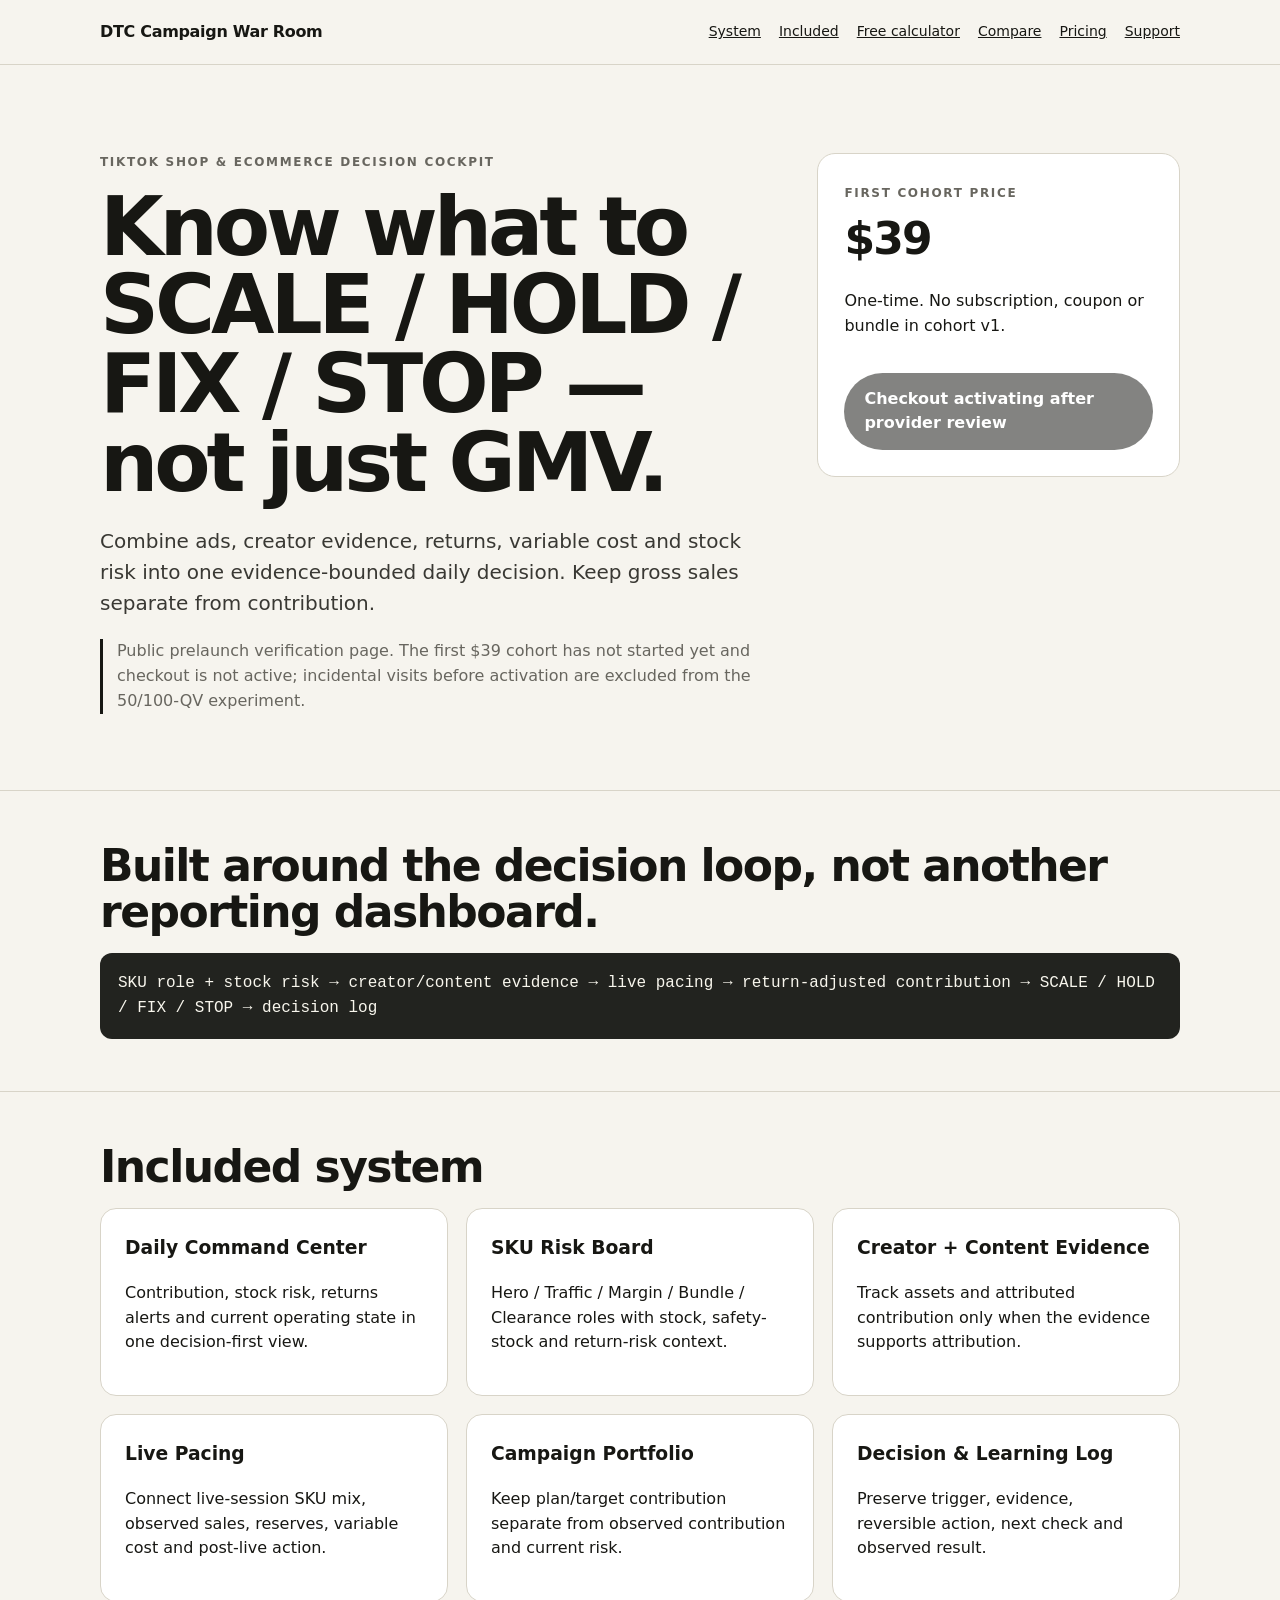
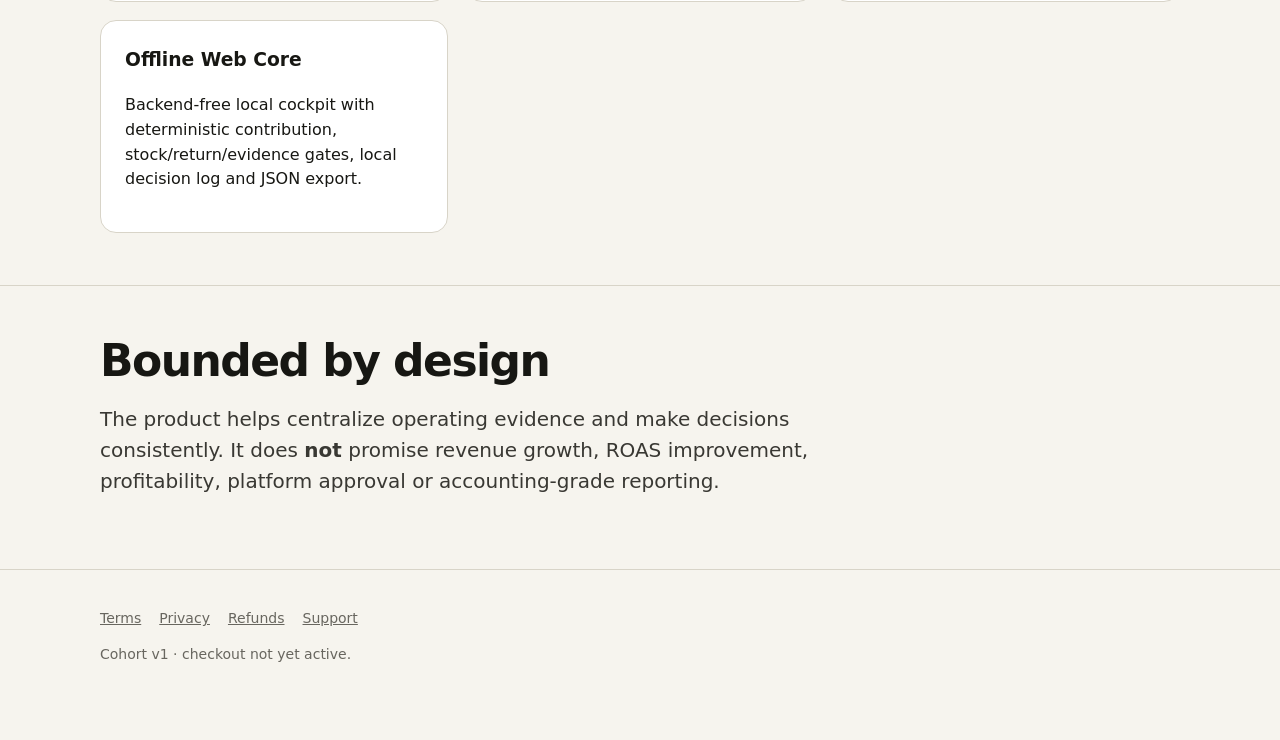
==== index.html @ 7b9a69db "Publish War Room $39 cohort v1 prelaunch site" ====
<!doctype html>
<html lang="en">
<head>
  <meta charset="utf-8">
  <meta name="viewport" content="width=device-width, initial-scale=1">
  <title>DTC Campaign War Room — Know what to scale after ads, returns and stock</title>
  <meta name="description" content="Know what to SCALE, HOLD, FIX or STOP after ads, creators, returns and stock — not just GMV. DTC Campaign War Room is a one-time ecommerce operating system for decision discipline.">
  <meta name="robots" content="noindex,nofollow">
  <link rel="stylesheet" href="styles.css">
</head>
<body>
  <header><div class="wrap nav"><div class="brand">DTC Campaign War Room</div><nav class="navlinks"><a href="#system">System</a><a href="#included">Included</a><a href="tiktok-shop-profit-calculator.html">Free calculator</a><a href="compare.html">Compare</a><a href="#pricing">Pricing</a><a href="support.html">Support</a></nav></div></header>
  <main>
    <section class="wrap hero">
      <div>
        <div class="eyebrow">TikTok Shop & Ecommerce Decision Cockpit</div>
        <h1>Know what to SCALE / HOLD / FIX / STOP — not just GMV.</h1>
        <p class="lead">Combine ads, creator evidence, returns, variable cost and stock risk into one evidence-bounded daily decision. Keep gross sales separate from contribution.</p>
        <p class="notice">Public prelaunch verification page. The first $39 cohort has not started yet and checkout is not active; incidental visits before activation are excluded from the 50/100-QV experiment.</p>
      </div>
      <aside class="price" id="pricing">
        <span class="eyebrow">First cohort price</span>
        <strong>$39</strong>
        <p>One-time. No subscription, coupon or bundle in cohort v1.</p>
        <span class="button disabled">Checkout activating after provider review</span>
      </aside>
    </section>

    <section class="section" id="system"><div class="wrap">
      <h2>Built around the decision loop, not another reporting dashboard.</h2>
      <div class="loop">SKU role + stock risk → creator/content evidence → live pacing → return-adjusted contribution → SCALE / HOLD / FIX / STOP → decision log</div>
    </div></section>

    <section class="section" id="included"><div class="wrap">
      <h2>Included system</h2>
      <div class="grid">
        <div class="card"><h3>Daily Command Center</h3><p>Contribution, stock risk, returns alerts and current operating state in one decision-first view.</p></div>
        <div class="card"><h3>SKU Risk Board</h3><p>Hero / Traffic / Margin / Bundle / Clearance roles with stock, safety-stock and return-risk context.</p></div>
        <div class="card"><h3>Creator + Content Evidence</h3><p>Track assets and attributed contribution only when the evidence supports attribution.</p></div>
        <div class="card"><h3>Live Pacing</h3><p>Connect live-session SKU mix, observed sales, reserves, variable cost and post-live action.</p></div>
        <div class="card"><h3>Campaign Portfolio</h3><p>Keep plan/target contribution separate from observed contribution and current risk.</p></div>
        <div class="card"><h3>Decision & Learning Log</h3><p>Preserve trigger, evidence, reversible action, next check and observed result.</p></div>
        <div class="card"><h3>Offline Web Core</h3><p>Backend-free local cockpit with deterministic contribution, stock/return/evidence gates, local decision log and JSON export.</p></div>
      </div>
    </div></section>

    <section class="section"><div class="wrap">
      <h2>Bounded by design</h2>
      <p class="lead">The product helps centralize operating evidence and make decisions consistently. It does <strong>not</strong> promise revenue growth, ROAS improvement, profitability, platform approval or accounting-grade reporting.</p>
    </div></section>
  </main>
  <footer><div class="wrap"><div class="navlinks"><a href="terms.html">Terms</a><a href="privacy.html">Privacy</a><a href="refund.html">Refunds</a><a href="support.html">Support</a></div><p>Cohort v1 · checkout not yet active.</p></div></footer>
</body>
</html>
---- styles.css ----
:root {
  --bg: #f6f4ee;
  --ink: #171713;
  --muted: #68665f;
  --line: #d8d4c8;
  --panel: #ffffff;
  --accent: #1e1f1b;
}

* { box-sizing: border-box; }
body { margin: 0; font-family: Inter, ui-sans-serif, system-ui, -apple-system, BlinkMacSystemFont, "Segoe UI", sans-serif; background: var(--bg); color: var(--ink); line-height: 1.55; }
a { color: inherit; }
.wrap { width: min(1080px, calc(100% - 36px)); margin: 0 auto; }
header { border-bottom: 1px solid var(--line); background: rgba(246,244,238,.96); position: sticky; top: 0; z-index: 10; }
.nav { min-height: 64px; display: flex; align-items: center; justify-content: space-between; gap: 24px; }
.brand { font-weight: 800; letter-spacing: -.02em; }
.navlinks { display: flex; gap: 18px; font-size: 14px; flex-wrap: wrap; }
.hero { padding: 88px 0 60px; display: grid; grid-template-columns: 1.3fr .7fr; gap: 44px; align-items: start; }
.eyebrow { text-transform: uppercase; letter-spacing: .14em; font-size: 12px; font-weight: 800; color: var(--muted); }
h1 { font-size: clamp(46px, 7vw, 82px); line-height: .96; letter-spacing: -.05em; margin: 16px 0 24px; max-width: 870px; }
h2 { font-size: clamp(28px, 4vw, 44px); line-height: 1.05; letter-spacing: -.035em; margin: 0 0 18px; }
h3 { margin-top: 0; }
.lead { font-size: 20px; max-width: 760px; color: #393833; }
.price { border: 1px solid var(--line); background: var(--panel); padding: 26px; border-radius: 18px; }
.price strong { font-size: 44px; letter-spacing: -.04em; display: block; }
.button { display: inline-block; background: var(--accent); color: white; text-decoration: none; border-radius: 999px; padding: 14px 20px; font-weight: 700; margin-top: 18px; }
.button.disabled { opacity: .55; pointer-events: none; }
.grid { display: grid; grid-template-columns: repeat(3, 1fr); gap: 18px; }
.card { border: 1px solid var(--line); background: var(--panel); padding: 24px; border-radius: 16px; }
.section { padding: 52px 0; border-top: 1px solid var(--line); }
.loop { font-family: ui-monospace, SFMono-Regular, Menlo, monospace; background: #22231f; color: #f8f6ed; padding: 18px; border-radius: 12px; overflow-wrap: anywhere; }
footer { padding: 38px 0 60px; border-top: 1px solid var(--line); color: var(--muted); font-size: 14px; }
.legal { max-width: 800px; padding: 70px 0; }
.legal h1 { font-size: 48px; }
.legal h2 { font-size: 26px; margin-top: 38px; }
.notice { border-left: 3px solid var(--ink); padding-left: 14px; color: var(--muted); }

@media (max-width: 820px) {
  .hero { grid-template-columns: 1fr; padding-top: 56px; }
  .grid { grid-template-columns: 1fr; }
  .nav { align-items: flex-start; padding: 16px 0; flex-direction: column; }
}
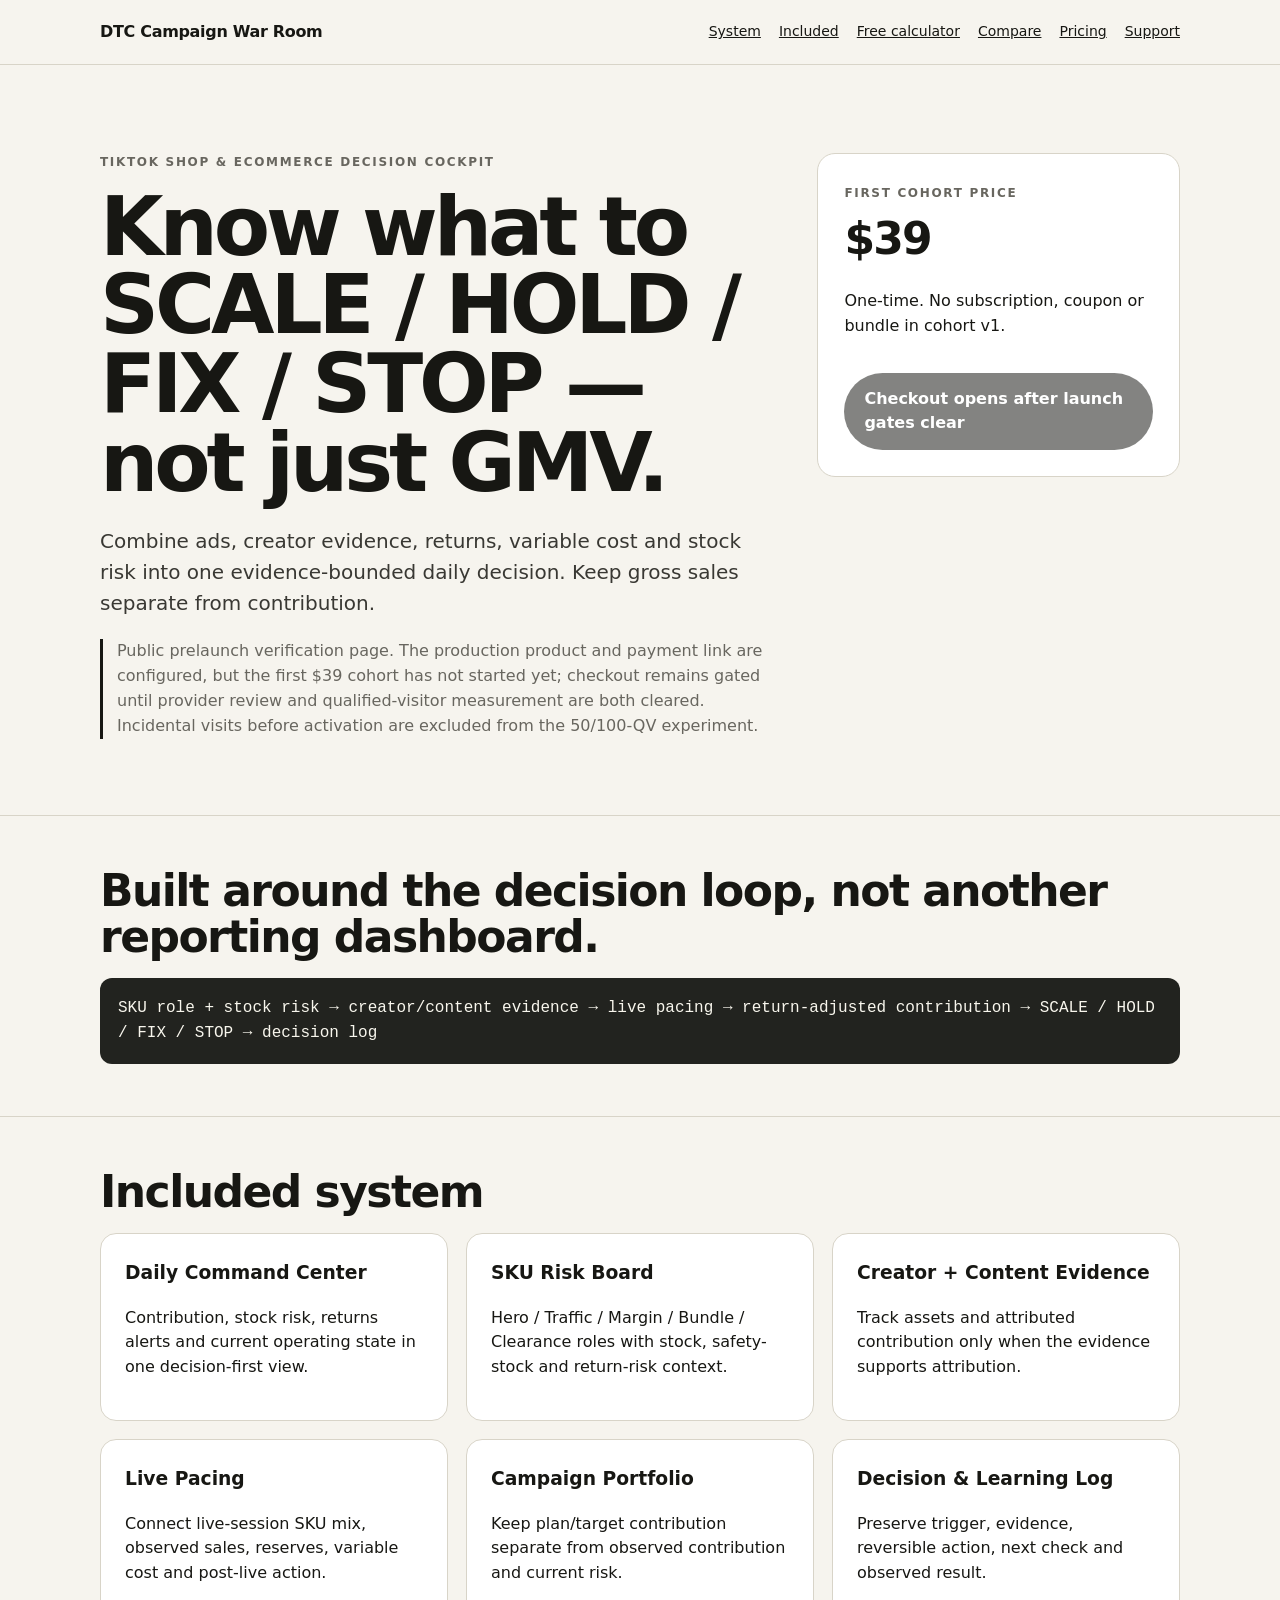
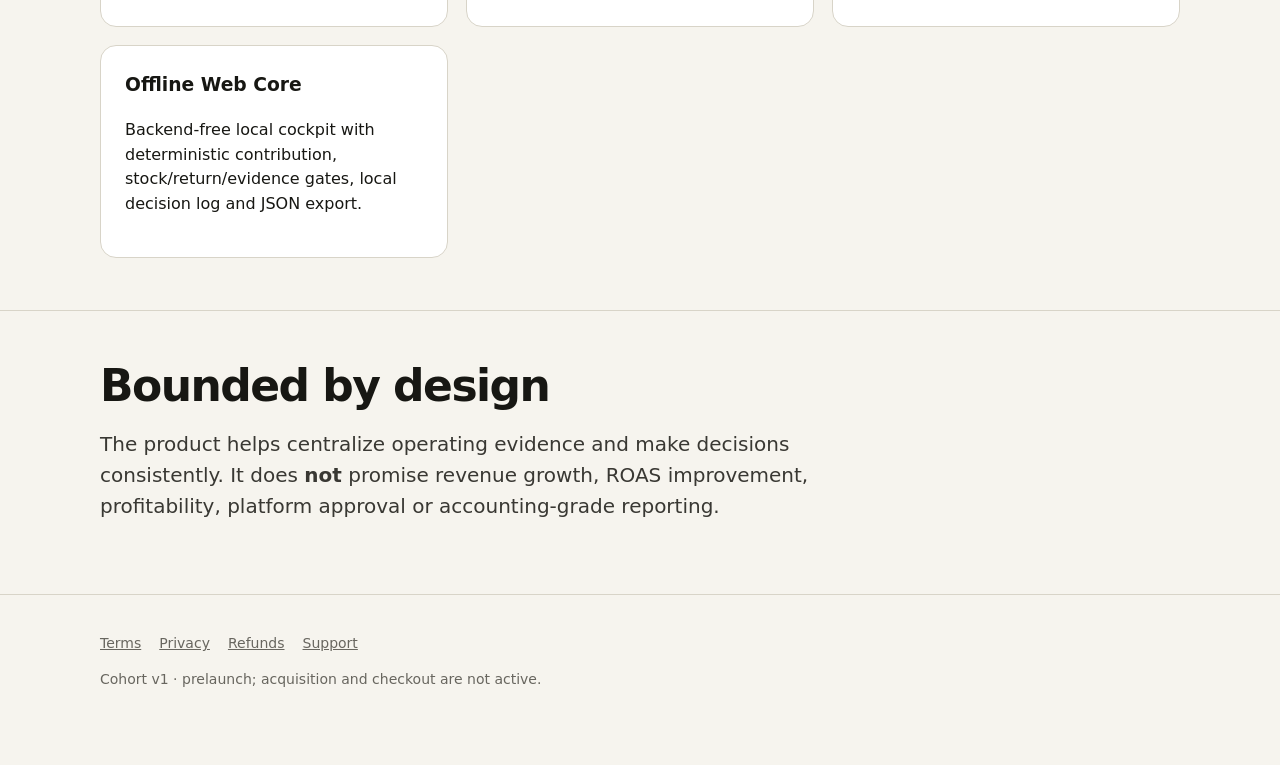
==== commit 3de4d898: "Gate checkout until cohort activation" ====
--- a/index.html
+++ b/index.html
@@ -16,13 +16,13 @@
         <div class="eyebrow">TikTok Shop & Ecommerce Decision Cockpit</div>
         <h1>Know what to SCALE / HOLD / FIX / STOP — not just GMV.</h1>
         <p class="lead">Combine ads, creator evidence, returns, variable cost and stock risk into one evidence-bounded daily decision. Keep gross sales separate from contribution.</p>
-        <p class="notice">Public prelaunch verification page. The first $39 cohort has not started yet and checkout is not active; incidental visits before activation are excluded from the 50/100-QV experiment.</p>
+        <p class="notice">Public prelaunch verification page. The production product and payment link are configured, but the first $39 cohort has not started yet; checkout remains gated until provider review and qualified-visitor measurement are both cleared. Incidental visits before activation are excluded from the 50/100-QV experiment.</p>
       </div>
       <aside class="price" id="pricing">
         <span class="eyebrow">First cohort price</span>
         <strong>$39</strong>
         <p>One-time. No subscription, coupon or bundle in cohort v1.</p>
-        <span class="button disabled">Checkout activating after provider review</span>
+        <a id="checkoutLink" class="button disabled" aria-disabled="true">Checkout opens after launch gates clear</a>
       </aside>
     </section>
 
@@ -49,7 +49,29 @@
       <p class="lead">The product helps centralize operating evidence and make decisions consistently. It does <strong>not</strong> promise revenue growth, ROAS improvement, profitability, platform approval or accounting-grade reporting.</p>
     </div></section>
   </main>
-  <footer><div class="wrap"><div class="navlinks"><a href="terms.html">Terms</a><a href="privacy.html">Privacy</a><a href="refund.html">Refunds</a><a href="support.html">Support</a></div><p>Cohort v1 · checkout not yet active.</p></div></footer>
+  <footer><div class="wrap"><div class="navlinks"><a href="terms.html">Terms</a><a href="privacy.html">Privacy</a><a href="refund.html">Refunds</a><a href="support.html">Support</a></div><p>Cohort v1 · prelaunch; acquisition and checkout are not active.</p></div></footer>
+  <script src="checkout-config.js"></script>
+  <script>
+    (() => {
+      const link = document.getElementById('checkoutLink');
+      const base = window.COHORT_CONFIG?.checkoutBase || '';
+      const cohortActive = window.COHORT_CONFIG?.cohortActive === true;
+      if (!base || !cohortActive) return;
+      const incoming = new URLSearchParams(window.location.search);
+      const checkout = new URL(base);
+      for (const key of ['source','medium','campaign','creative']) {
+        const value = incoming.get(key);
+        if (value) checkout.searchParams.set(`metadata[${key}]`, value.slice(0,120));
+      }
+      checkout.searchParams.set('metadata[cohort_version]', 'warroom39_v1');
+      link.href = checkout.toString();
+      link.textContent = 'Buy cohort v1 — $39 one-time';
+      link.classList.remove('disabled');
+      link.removeAttribute('aria-disabled');
+    })();
+  </script>
+  <script src="qv-config.js"></script>
+  <script src="qv-counter.js"></script>
 </body>
 </html>
 
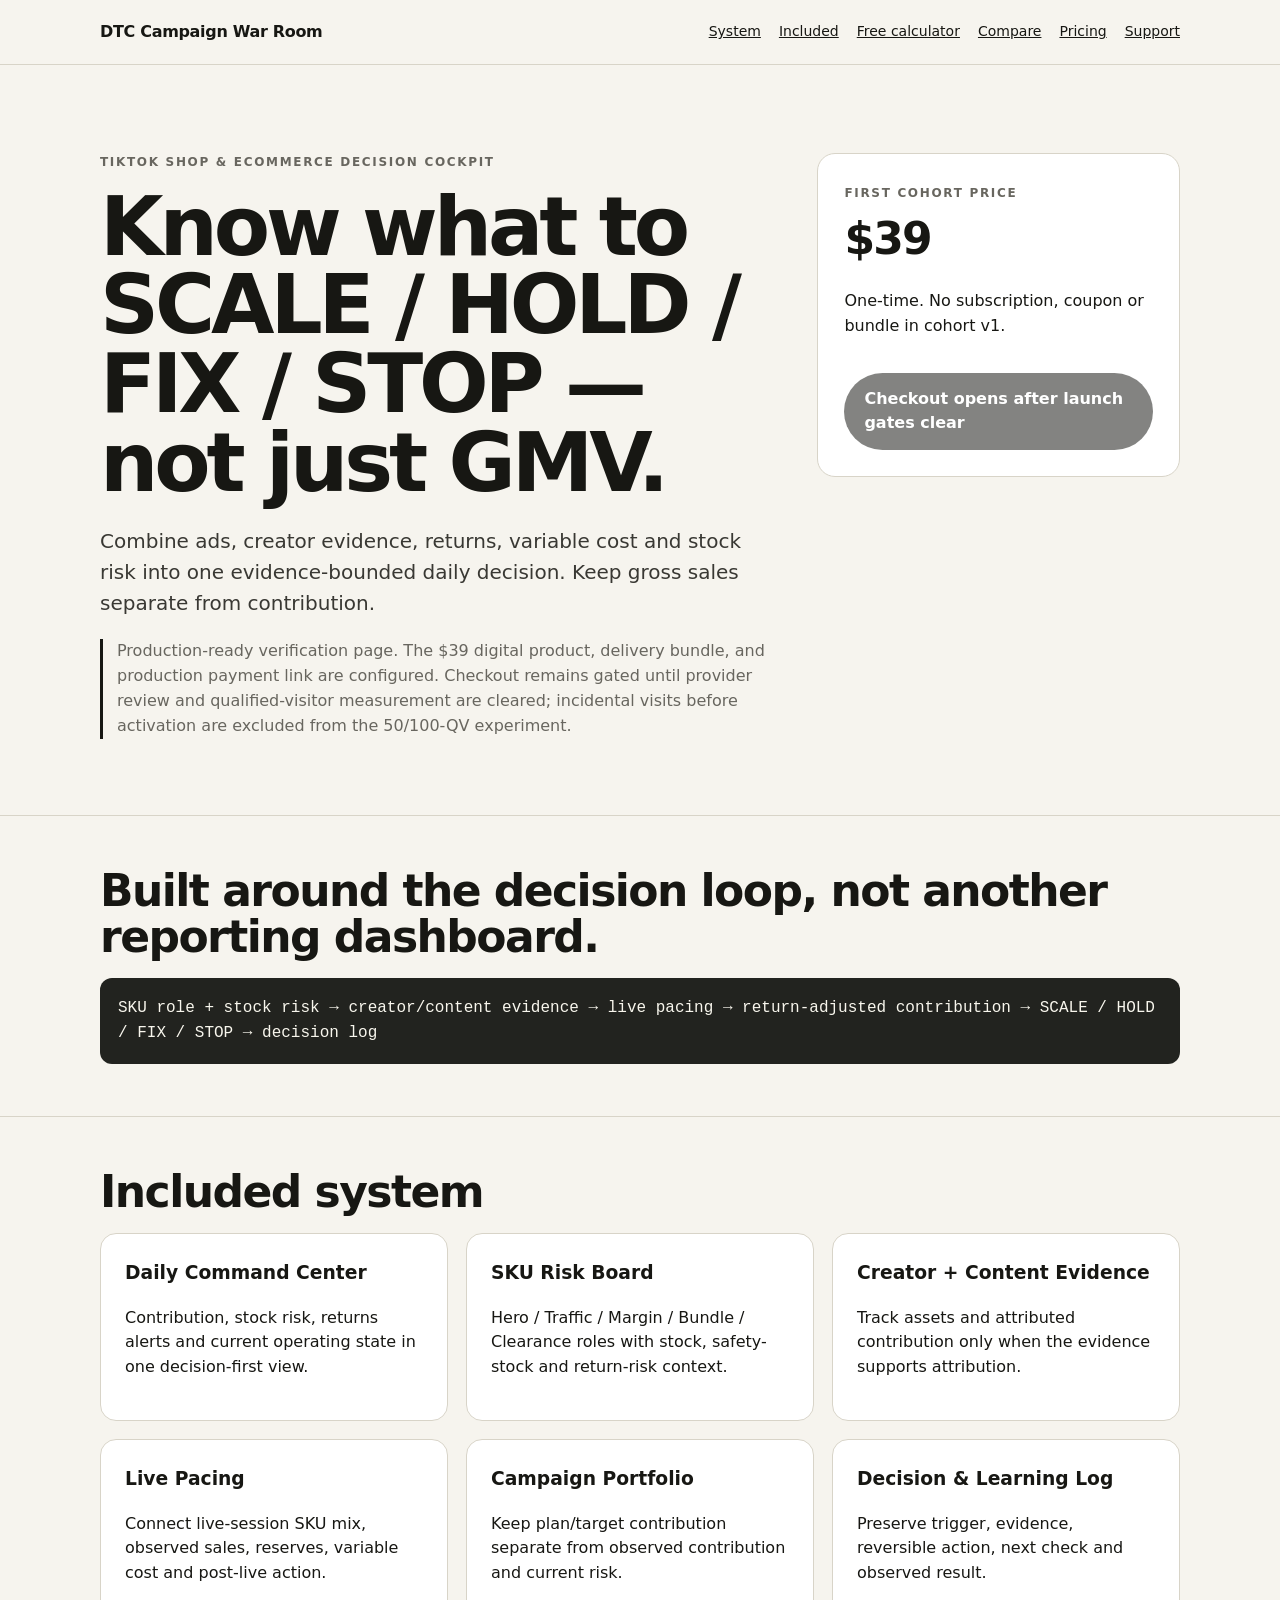
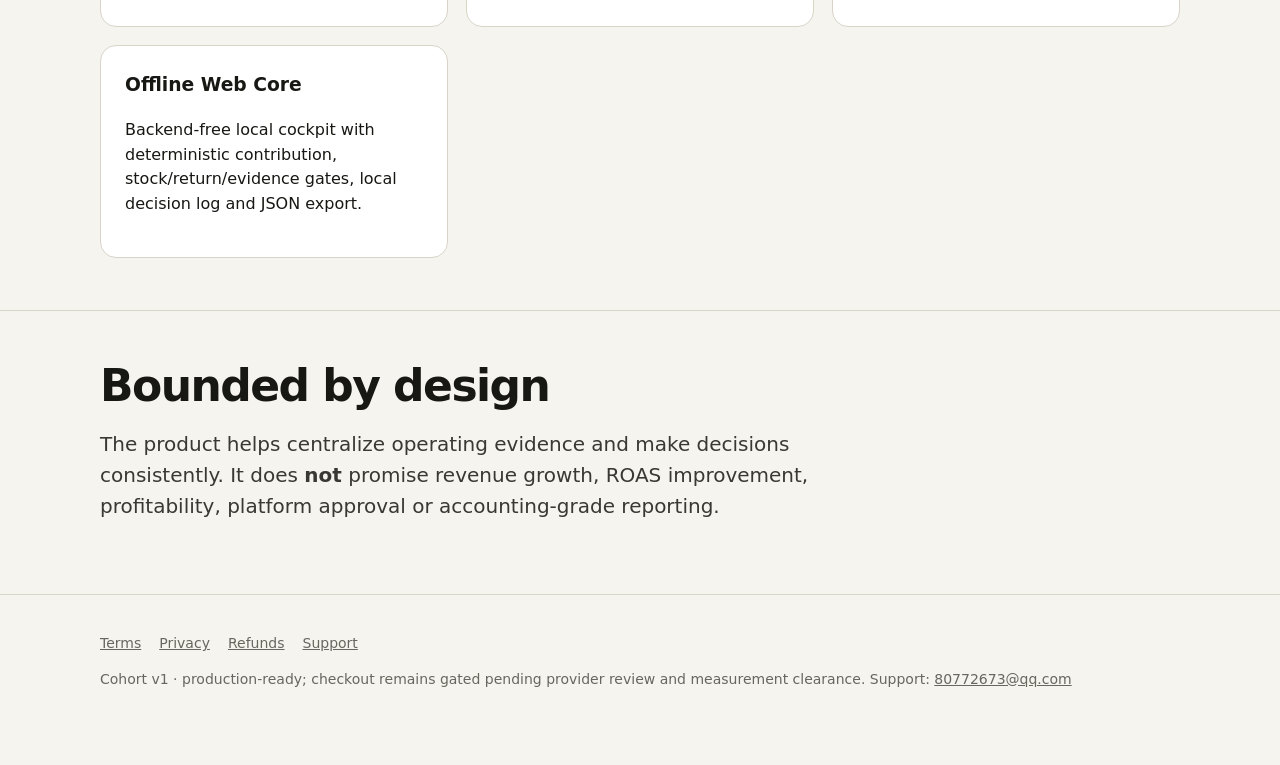
==== commit f766e80b: "Publish production-ready review copy and support email" ====
--- a/index.html
+++ b/index.html
@@ -16,7 +16,7 @@
         <div class="eyebrow">TikTok Shop & Ecommerce Decision Cockpit</div>
         <h1>Know what to SCALE / HOLD / FIX / STOP — not just GMV.</h1>
         <p class="lead">Combine ads, creator evidence, returns, variable cost and stock risk into one evidence-bounded daily decision. Keep gross sales separate from contribution.</p>
-        <p class="notice">Public prelaunch verification page. The production product and payment link are configured, but the first $39 cohort has not started yet; checkout remains gated until provider review and qualified-visitor measurement are both cleared. Incidental visits before activation are excluded from the 50/100-QV experiment.</p>
+        <p class="notice">Production-ready verification page. The $39 digital product, delivery bundle, and production payment link are configured. Checkout remains gated until provider review and qualified-visitor measurement are cleared; incidental visits before activation are excluded from the 50/100-QV experiment.</p>
       </div>
       <aside class="price" id="pricing">
         <span class="eyebrow">First cohort price</span>
@@ -49,7 +49,7 @@
       <p class="lead">The product helps centralize operating evidence and make decisions consistently. It does <strong>not</strong> promise revenue growth, ROAS improvement, profitability, platform approval or accounting-grade reporting.</p>
     </div></section>
   </main>
-  <footer><div class="wrap"><div class="navlinks"><a href="terms.html">Terms</a><a href="privacy.html">Privacy</a><a href="refund.html">Refunds</a><a href="support.html">Support</a></div><p>Cohort v1 · prelaunch; acquisition and checkout are not active.</p></div></footer>
+  <footer><div class="wrap"><div class="navlinks"><a href="terms.html">Terms</a><a href="privacy.html">Privacy</a><a href="refund.html">Refunds</a><a href="support.html">Support</a></div><p>Cohort v1 · production-ready; checkout remains gated pending provider review and measurement clearance. Support: <a href="mailto:80772673@qq.com">80772673@qq.com</a></p></div></footer>
   <script src="checkout-config.js"></script>
   <script>
     (() => {
